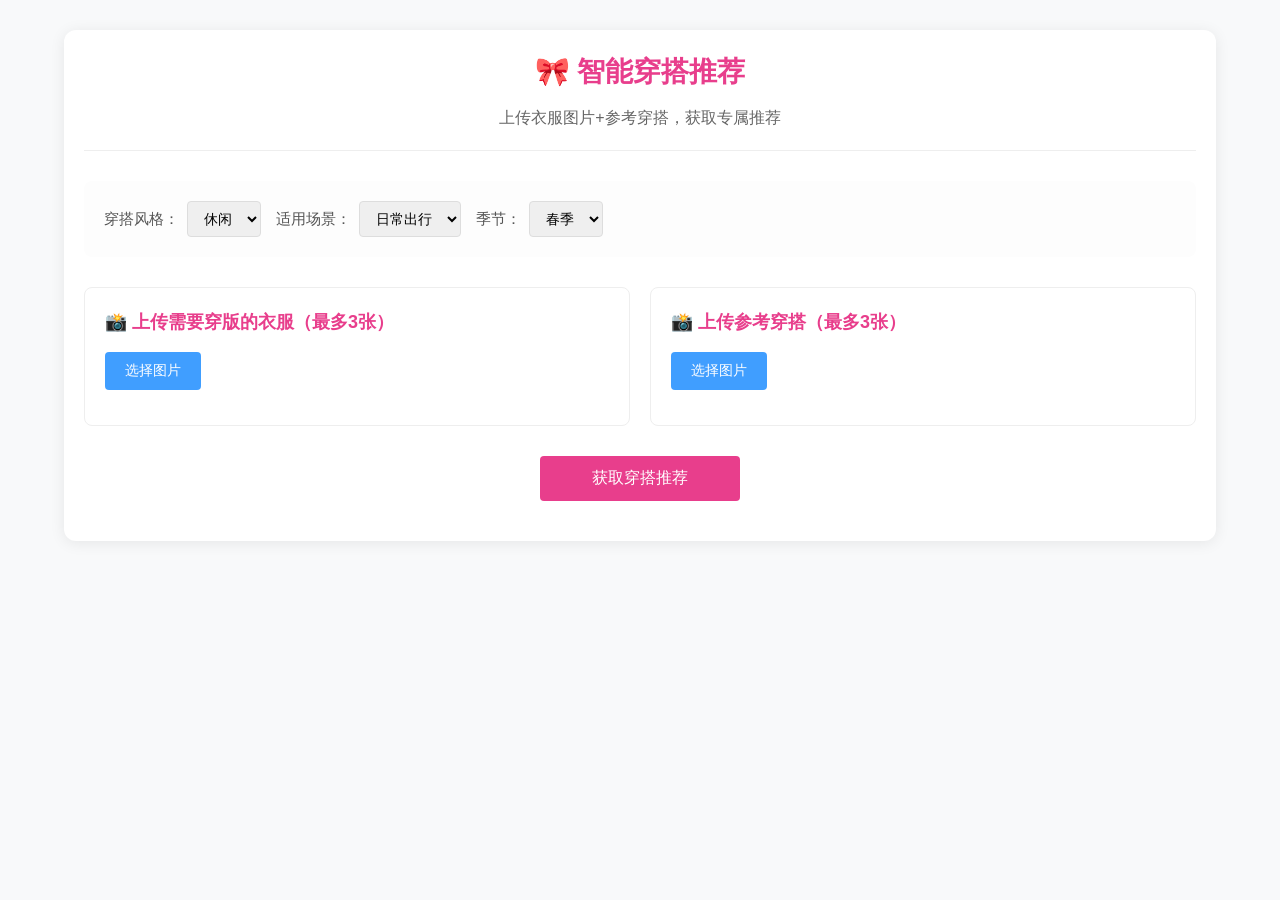
==== src/main/resources/static/index.html @ 8b151c69 "docs: add StyleMe SaaS v2.0 design document Made-with: Cursor" ====
<!DOCTYPE html>
<html lang="zh-CN">
<head>
    <meta charset="UTF-8">
    <meta name="viewport" content="width=device-width, initial-scale=1.0">
    <title>AI穿版</title>
    <link rel="stylesheet" href="css/style.css">
</head>
<body>
<div class="container">
    <!-- 页面标题 -->
    <header class="header">
        <h1>🎀 智能穿搭推荐</h1>
        <p>上传衣服图片+参考穿搭，获取专属推荐</p>
    </header>

    <!-- 筛选条件区域 -->
    <section class="filter-section">
        <div class="filter-item">
            <label for="style">穿搭风格：</label>
            <select id="style">
                <option value="休闲">休闲</option>
                <option value="通勤">通勤</option>
                <option value="甜美">甜美</option>
                <option value="酷飒">酷飒</option>
                <option value="复古">复古</option>
            </select>
        </div>
        <div class="filter-item">
            <label for="scene">适用场景：</label>
            <select id="scene">
                <option value="日常出行">日常出行</option>
                <option value="职场办公">职场办公</option>
                <option value="约会">约会</option>
                <option value="聚会">聚会</option>
                <option value="运动">运动</option>
            </select>
        </div>
        <div class="filter-item">
            <label for="season">季节：</label>
            <select id="season">
                <option value="春季">春季</option>
                <option value="夏季">夏季</option>
                <option value="秋季">秋季</option>
                <option value="冬季">冬季</option>
            </select>
        </div>
    </section>

    <!-- 图片上传区域 -->
    <section class="upload-section">
        <!-- 穿版衣服上传 -->
        <div class="upload-card">
            <h3>📸 上传需要穿版的衣服（最多3张）</h3>
            <div class="upload-area" id="clothesUploadArea">
                <input type="file" id="clothesFileInput" accept="image/*" multiple hidden>
                <button class="upload-btn" onclick="document.getElementById('clothesFileInput').click()">选择图片</button>
            </div>
            <div class="preview-list" id="clothesPreviewList"></div>
        </div>

        <!-- 参考穿搭上传 -->
        <div class="upload-card">
            <h3>📸 上传参考穿搭（最多3张）</h3>
            <div class="upload-area" id="referenceUploadArea">
                <input type="file" id="referenceFileInput" accept="image/*" multiple hidden>
                <button class="upload-btn" onclick="document.getElementById('referenceFileInput').click()">选择图片</button>
            </div>
            <div class="preview-list" id="referencePreviewList"></div>
        </div>
    </section>

    <!-- 提交按钮 -->
    <button id="recommendBtn" class="submit-btn">获取穿搭推荐</button>

    <!-- 加载状态 -->
    <div id="loading" class="loading hidden">正在为你分析穿搭...</div>

    <!-- 穿搭推荐结果区域 -->
    <section class="result-section hidden" id="resultSection">
        <h2>✅ 为你推荐的穿搭方案</h2>
        <div class="result-content" id="resultContent">
            <!-- 文字描述 -->
            <div class="result-text" id="resultText"></div>
            <!-- 推荐图片 -->
            <div class="result-img-list" id="resultImgList"></div>
        </div>
    </section>

    <!-- 错误提示区域 -->
    <div class="error-tip hidden" id="errorTip">请求失败，请稍后重试！</div>
</div>

<script src="js/main.js"></script>
</body>
</html>
---- src/main/resources/static/css/style.css ----
/* 全局样式重置 */
* {
    margin: 0;
    padding: 0;
    box-sizing: border-box;
    font-family: "Microsoft YaHei", "PingFang SC", sans-serif;
}

body {
    background-color: #f8f9fa;
    color: #333;
    line-height: 1.6;
}

.container {
    width: 90%;
    max-width: 1200px;
    margin: 30px auto;
    padding: 20px;
    background-color: white;
    border-radius: 12px;
    box-shadow: 0 2px 15px rgba(0,0,0,0.08);
}

/* 标题区域 */
.header {
    text-align: center;
    margin-bottom: 30px;
    padding-bottom: 20px;
    border-bottom: 1px solid #eee;
}

.header h1 {
    color: #e83e8c;
    font-size: 28px;
    margin-bottom: 10px;
}

.header p {
    color: #666;
    font-size: 16px;
}

/* 筛选条件区域 */
.filter-section {
    display: flex;
    flex-wrap: wrap;
    gap: 15px;
    align-items: center;
    margin-bottom: 30px;
    padding: 20px;
    background-color: #fdfdfd;
    border-radius: 8px;
}

.filter-item {
    display: flex;
    align-items: center;
    gap: 8px;
}

.filter-item label {
    font-size: 15px;
    color: #555;
}

.filter-item select {
    padding: 8px 12px;
    border: 1px solid #ddd;
    border-radius: 4px;
    font-size: 14px;
    outline: none;
    transition: border-color 0.3s;
}

.filter-item select:focus {
    border-color: #e83e8c;
}

/* 图片上传区域 */
.upload-section {
    display: grid;
    grid-template-columns: 1fr 1fr;
    gap: 20px;
    margin-bottom: 30px;
}

.upload-card {
    padding: 20px;
    border: 1px solid #eee;
    border-radius: 8px;
}

.upload-card h3 {
    color: #e83e8c;
    font-size: 18px;
    margin-bottom: 15px;
}

.upload-area {
    margin-bottom: 15px;
}

.upload-btn {
    padding: 10px 20px;
    background-color: #409eff;
    color: white;
    border: none;
    border-radius: 4px;
    font-size: 14px;
    cursor: pointer;
    transition: background-color 0.3s;
}

.upload-btn:hover {
    background-color: #337ecc;
}

.preview-list {
    display: flex;
    flex-wrap: wrap;
    gap: 10px;
    margin-top: 10px;
}

.preview-item {
    position: relative;
    width: 100px;
    height: 100px;
    border: 1px solid #eee;
    border-radius: 4px;
    overflow: hidden;
}

.preview-item img {
    width: 100%;
    height: 100%;
    object-fit: cover;
}

.preview-item .delete-btn {
    position: absolute;
    top: 2px;
    right: 2px;
    width: 20px;
    height: 20px;
    background-color: rgba(255,0,0,0.7);
    color: white;
    border: none;
    border-radius: 50%;
    font-size: 12px;
    cursor: pointer;
    display: flex;
    align-items: center;
    justify-content: center;
}

/* 提交按钮 */
.submit-btn {
    display: block;
    width: 200px;
    padding: 12px;
    background-color: #e83e8c;
    color: white;
    border: none;
    border-radius: 4px;
    font-size: 16px;
    cursor: pointer;
    transition: background-color 0.3s;
    margin: 0 auto 20px;
}

.submit-btn:hover {
    background-color: #d6337e;
}

/* 加载状态 */
.loading {
    text-align: center;
    font-size: 16px;
    color: #e83e8c;
    padding: 20px;
}

/* 结果展示区域 */
.result-section {
    margin-top: 20px;
    padding: 20px;
    border: 1px solid #eee;
    border-radius: 8px;
}

.result-section h2 {
    color: #333;
    font-size: 20px;
    margin-bottom: 20px;
    padding-bottom: 10px;
    border-bottom: 1px solid #eee;
}

.result-text {
    font-size: 16px;
    line-height: 1.8;
    color: #333;
    margin-bottom: 20px;
    padding: 10px;
    background-color: #fdfdfd;
    border-radius: 4px;
}

.result-img-list {
    display: flex;
    flex-wrap: wrap;
    gap: 15px;
}

.result-img-item {
    width: 200px;
    height: 200px;
    border: 1px solid #eee;
    border-radius: 8px;
    overflow: hidden;
}

.result-img-item img {
    width: 100%;
    height: 100%;
    object-fit: cover;
    cursor: pointer;
    transition: transform 0.3s;
}

.result-img-item img:hover {
    transform: scale(1.05);
}

/* 错误提示 */
.error-tip {
    text-align: center;
    color: #dc3545;
    font-size: 16px;
    padding: 20px;
}

/* 通用隐藏类 */
.hidden {
    display: none;
}

/* 响应式适配 */
@media (max-width: 768px) {
    .filter-section {
        flex-direction: column;
        align-items: flex-start;
    }
    .upload-section {
        grid-template-columns: 1fr;
    }
    .submit-btn {
        width: 100%;
    }
    .result-img-item {
        width: 100%;
        height: auto;
    }
}
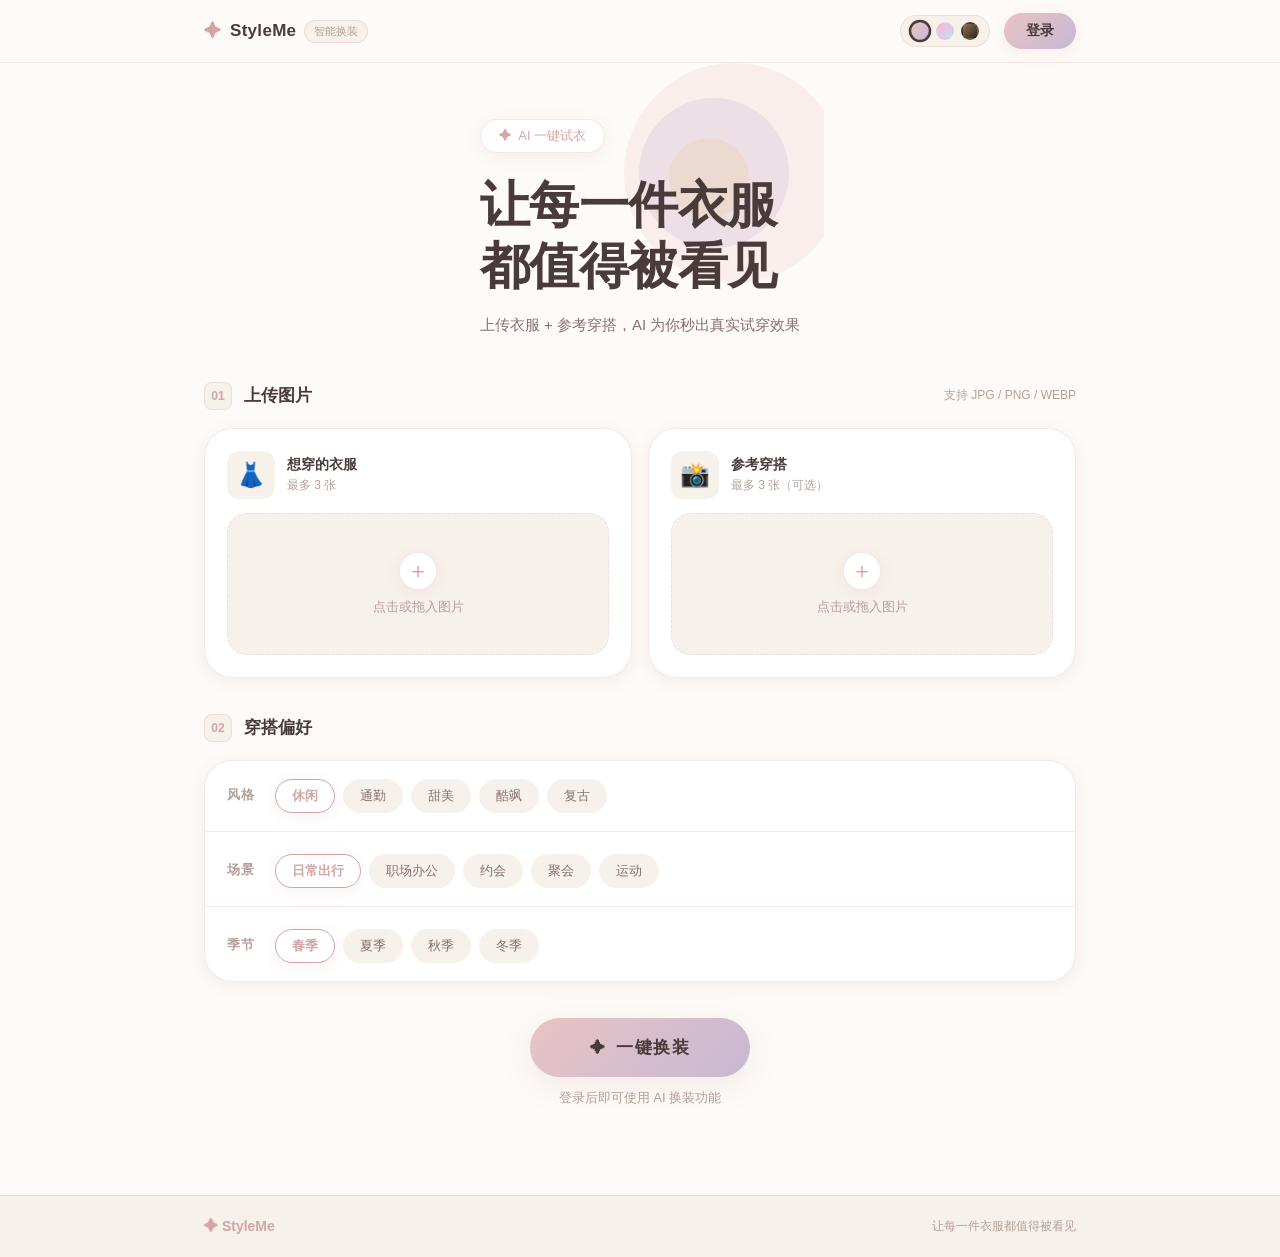
==== commit 89c38fe0: "refactor: reorganize package structure into auth/tryon/inventory/shared modules Made-with: Cursor" ====
--- a/src/main/resources/static/index.html
+++ b/src/main/resources/static/index.html
@@ -1,96 +1,234 @@
 <!DOCTYPE html>
-<html lang="zh-CN">
+<html lang="zh-CN" data-theme="gentle-luxury">
 <head>
-    <meta charset="UTF-8">
-    <meta name="viewport" content="width=device-width, initial-scale=1.0">
-    <title>AI穿版</title>
-    <link rel="stylesheet" href="css/style.css">
+  <meta charset="UTF-8">
+  <meta name="viewport" content="width=device-width, initial-scale=1.0, maximum-scale=1.0, user-scalable=no">
+  <meta name="theme-color" content="#FDFAF7">
+  <meta name="apple-mobile-web-app-capable" content="yes">
+  <meta name="apple-mobile-web-app-status-bar-style" content="default">
+  <title>StyleMe · 智能换装</title>
+  <link rel="stylesheet" href="css/style.css">
 </head>
 <body>
-<div class="container">
-    <!-- 页面标题 -->
-    <header class="header">
-        <h1>🎀 智能穿搭推荐</h1>
-        <p>上传衣服图片+参考穿搭，获取专属推荐</p>
-    </header>
-
-    <!-- 筛选条件区域 -->
-    <section class="filter-section">
-        <div class="filter-item">
-            <label for="style">穿搭风格：</label>
-            <select id="style">
-                <option value="休闲">休闲</option>
-                <option value="通勤">通勤</option>
-                <option value="甜美">甜美</option>
-                <option value="酷飒">酷飒</option>
-                <option value="复古">复古</option>
-            </select>
-        </div>
-        <div class="filter-item">
-            <label for="scene">适用场景：</label>
-            <select id="scene">
-                <option value="日常出行">日常出行</option>
-                <option value="职场办公">职场办公</option>
-                <option value="约会">约会</option>
-                <option value="聚会">聚会</option>
-                <option value="运动">运动</option>
-            </select>
-        </div>
-        <div class="filter-item">
-            <label for="season">季节：</label>
-            <select id="season">
-                <option value="春季">春季</option>
-                <option value="夏季">夏季</option>
-                <option value="秋季">秋季</option>
-                <option value="冬季">冬季</option>
-            </select>
-        </div>
-    </section>
-
-    <!-- 图片上传区域 -->
-    <section class="upload-section">
-        <!-- 穿版衣服上传 -->
-        <div class="upload-card">
-            <h3>📸 上传需要穿版的衣服（最多3张）</h3>
-            <div class="upload-area" id="clothesUploadArea">
-                <input type="file" id="clothesFileInput" accept="image/*" multiple hidden>
-                <button class="upload-btn" onclick="document.getElementById('clothesFileInput').click()">选择图片</button>
-            </div>
-            <div class="preview-list" id="clothesPreviewList"></div>
-        </div>
-
-        <!-- 参考穿搭上传 -->
-        <div class="upload-card">
-            <h3>📸 上传参考穿搭（最多3张）</h3>
-            <div class="upload-area" id="referenceUploadArea">
-                <input type="file" id="referenceFileInput" accept="image/*" multiple hidden>
-                <button class="upload-btn" onclick="document.getElementById('referenceFileInput').click()">选择图片</button>
-            </div>
-            <div class="preview-list" id="referencePreviewList"></div>
-        </div>
-    </section>
-
-    <!-- 提交按钮 -->
-    <button id="recommendBtn" class="submit-btn">获取穿搭推荐</button>
-
-    <!-- 加载状态 -->
-    <div id="loading" class="loading hidden">正在为你分析穿搭...</div>
-
-    <!-- 穿搭推荐结果区域 -->
+
+  <!-- ── Header ─────────────────────────────── -->
+  <header class="header" id="header">
+    <div class="header-inner">
+      <div class="logo">
+        <span class="logo-mark">✦</span>
+        <span class="logo-name">StyleMe</span>
+        <span class="logo-tag">智能换装</span>
+      </div>
+      <div class="header-right">
+        <!-- 主题切换 -->
+        <div class="theme-bar" id="themeBar">
+          <button class="tdot active" data-theme="gentle-luxury" title="温柔轻奢"></button>
+          <button class="tdot" data-theme="sweet-fresh" title="甜美清新"></button>
+          <button class="tdot" data-theme="premium" title="高级质感"></button>
+        </div>
+        <!-- 登录状态 -->
+        <div class="auth-wrap">
+          <div class="user-chip hidden" id="userChip">
+            <span class="user-avatar" id="userAvatar">A</span>
+            <span class="user-name" id="userName"></span>
+            <button class="btn-logout" id="logoutBtn">退出</button>
+          </div>
+          <button class="btn-login" id="loginBtn">登录</button>
+        </div>
+      </div>
+    </div>
+  </header>
+
+  <!-- ── Hero ───────────────────────────────── -->
+  <section class="hero">
+    <div class="hero-body">
+      <div class="hero-badge">✦ &nbsp;AI 一键试衣</div>
+      <h1 class="hero-title">让每一件衣服<br>都值得被看见</h1>
+      <p class="hero-desc">上传衣服 + 参考穿搭，AI 为你秒出真实试穿效果</p>
+    </div>
+    <div class="hero-deco" aria-hidden="true">
+      <div class="deco-blob deco-blob-1"></div>
+      <div class="deco-blob deco-blob-2"></div>
+      <div class="deco-blob deco-blob-3"></div>
+    </div>
+  </section>
+
+  <!-- ── Main ───────────────────────────────── -->
+  <main class="main" id="main">
+
+    <!-- Step 01: Upload -->
+    <section class="block">
+      <div class="block-label">
+        <span class="block-num">01</span>
+        <span class="block-title">上传图片</span>
+        <span class="block-tip">支持 JPG / PNG / WEBP</span>
+      </div>
+      <div class="upload-row">
+
+        <!-- 衣服 -->
+        <div class="ucard" id="clothesCard">
+          <div class="ucard-head">
+            <div class="ucard-icon">👗</div>
+            <div>
+              <div class="ucard-name">想穿的衣服</div>
+              <div class="ucard-limit">最多 3 张</div>
+            </div>
+          </div>
+          <div class="uzone" id="clothesZone">
+            <input type="file" id="clothesInput" accept="image/*" multiple hidden>
+            <div class="uzone-ph" id="clothesPh">
+              <div class="uzone-plus">＋</div>
+              <span>点击或拖入图片</span>
+            </div>
+            <div class="ugrid" id="clothesGrid"></div>
+          </div>
+        </div>
+
+        <!-- 参考穿搭 -->
+        <div class="ucard" id="refCard">
+          <div class="ucard-head">
+            <div class="ucard-icon">📸</div>
+            <div>
+              <div class="ucard-name">参考穿搭</div>
+              <div class="ucard-limit">最多 3 张（可选）</div>
+            </div>
+          </div>
+          <div class="uzone" id="refZone">
+            <input type="file" id="refInput" accept="image/*" multiple hidden>
+            <div class="uzone-ph" id="refPh">
+              <div class="uzone-plus">＋</div>
+              <span>点击或拖入图片</span>
+            </div>
+            <div class="ugrid" id="refGrid"></div>
+          </div>
+        </div>
+
+      </div>
+    </section>
+
+    <!-- Step 02: Preferences -->
+    <section class="block">
+      <div class="block-label">
+        <span class="block-num">02</span>
+        <span class="block-title">穿搭偏好</span>
+      </div>
+      <div class="pref-stack">
+
+        <div class="pref-row">
+          <span class="pref-label">风格</span>
+          <div class="pills">
+            <label class="pill"><input type="radio" name="style" value="休闲" checked><span>休闲</span></label>
+            <label class="pill"><input type="radio" name="style" value="通勤"><span>通勤</span></label>
+            <label class="pill"><input type="radio" name="style" value="甜美"><span>甜美</span></label>
+            <label class="pill"><input type="radio" name="style" value="酷飒"><span>酷飒</span></label>
+            <label class="pill"><input type="radio" name="style" value="复古"><span>复古</span></label>
+          </div>
+        </div>
+
+        <div class="pref-row">
+          <span class="pref-label">场景</span>
+          <div class="pills">
+            <label class="pill"><input type="radio" name="scene" value="日常出行" checked><span>日常出行</span></label>
+            <label class="pill"><input type="radio" name="scene" value="职场办公"><span>职场办公</span></label>
+            <label class="pill"><input type="radio" name="scene" value="约会"><span>约会</span></label>
+            <label class="pill"><input type="radio" name="scene" value="聚会"><span>聚会</span></label>
+            <label class="pill"><input type="radio" name="scene" value="运动"><span>运动</span></label>
+          </div>
+        </div>
+
+        <div class="pref-row">
+          <span class="pref-label">季节</span>
+          <div class="pills">
+            <label class="pill"><input type="radio" name="season" value="春季" checked><span>春季</span></label>
+            <label class="pill"><input type="radio" name="season" value="夏季"><span>夏季</span></label>
+            <label class="pill"><input type="radio" name="season" value="秋季"><span>秋季</span></label>
+            <label class="pill"><input type="radio" name="season" value="冬季"><span>冬季</span></label>
+          </div>
+        </div>
+
+      </div>
+    </section>
+
+    <!-- Generate -->
+    <section class="gen-section">
+      <button class="btn-gen" id="genBtn">
+        <span class="btn-gen-star">✦</span>
+        <span id="genBtnText">一键换装</span>
+      </button>
+      <p class="gen-hint" id="genHint">请先上传衣服图片</p>
+    </section>
+
+    <!-- Loading -->
+    <div class="loading-wrap hidden" id="loadingWrap">
+      <div class="loading-card">
+        <div class="spinner"></div>
+        <p class="loading-title">AI 正在为你换装</p>
+        <p class="loading-sub">通常需要 10 ~ 30 秒，请稍等 ☕</p>
+      </div>
+    </div>
+
+    <!-- Result -->
     <section class="result-section hidden" id="resultSection">
-        <h2>✅ 为你推荐的穿搭方案</h2>
-        <div class="result-content" id="resultContent">
-            <!-- 文字描述 -->
-            <div class="result-text" id="resultText"></div>
-            <!-- 推荐图片 -->
-            <div class="result-img-list" id="resultImgList"></div>
-        </div>
-    </section>
-
-    <!-- 错误提示区域 -->
-    <div class="error-tip hidden" id="errorTip">请求失败，请稍后重试！</div>
-</div>
-
-<script src="js/main.js"></script>
+      <div class="block-label">
+        <span class="block-num">✦</span>
+        <span class="block-title">换装效果</span>
+      </div>
+      <div class="result-card">
+        <div class="result-imgs" id="resultImgs"></div>
+        <div class="result-info">
+          <p class="result-desc" id="resultDesc"></p>
+          <div class="result-chips" id="resultChips"></div>
+          <div class="result-btns">
+            <button class="btn-outline" id="regenBtn">重新生成</button>
+            <button class="btn-solid" id="saveBtn">保存图片</button>
+          </div>
+        </div>
+      </div>
+    </section>
+
+    <!-- Error Toast -->
+    <div class="toast hidden" id="toast">
+      <span class="toast-icon">⚠</span>
+      <span id="toastMsg"></span>
+    </div>
+
+  </main>
+
+  <!-- ── Footer ─────────────────────────────── -->
+  <footer class="footer">
+    <div class="footer-inner">
+      <span class="footer-brand">✦ StyleMe</span>
+      <span class="footer-copy">让每一件衣服都值得被看见</span>
+    </div>
+  </footer>
+
+  <!-- ── Login Modal ────────────────────────── -->
+  <div class="modal-bg hidden" id="modalBg">
+    <div class="modal" id="modal">
+      <button class="modal-x" id="modalX" aria-label="关闭">×</button>
+      <div class="modal-top">
+        <div class="modal-icon">✦</div>
+        <h2 class="modal-title">欢迎回来</h2>
+        <p class="modal-sub">登录后体验 AI 智能换装</p>
+      </div>
+      <form class="modal-form" id="loginForm" autocomplete="on">
+        <div class="field">
+          <label class="field-label" for="fUser">用户名</label>
+          <input class="field-input" type="text" id="fUser" placeholder="请输入用户名" autocomplete="username">
+        </div>
+        <div class="field">
+          <label class="field-label" for="fPwd">密码</label>
+          <input class="field-input" type="password" id="fPwd" placeholder="请输入密码" autocomplete="current-password">
+        </div>
+        <p class="field-error hidden" id="loginErr"></p>
+        <button type="submit" class="btn-gen" style="width:100%;margin-top:4px" id="loginSubmit">
+          <span id="loginSubmitText">登 录</span>
+        </button>
+      </form>
+      <p class="modal-note">初始账号：admin / admin123</p>
+    </div>
+  </div>
+
+  <script src="js/main.js"></script>
 </body>
-</html>+</html>
--- a/src/main/resources/static/css/style.css
+++ b/src/main/resources/static/css/style.css
@@ -1,266 +1,806 @@
-/* 全局样式重置 */
-* {
-    margin: 0;
-    padding: 0;
-    box-sizing: border-box;
-    font-family: "Microsoft YaHei", "PingFang SC", sans-serif;
+/* ================================================================
+   StyleMe · 全局样式
+   主题切换：[data-theme="gentle-luxury" | "sweet-fresh" | "premium"]
+   ================================================================ */
+
+/* ── 1. 主题变量 ─────────────────────────────────────────────── */
+
+/* 默认：温柔轻奢（莫兰迪浅粉 × 浅杏 × 低饱和紫） */
+:root {
+  --bg:          #FDFAF7;
+  --bg-2:        #F7F1EB;
+  --bg-card:     #FFFFFF;
+  --bg-input:    #F4EDE5;
+  --bg-header:   rgba(253, 250, 247, 0.88);
+
+  --c-primary:   #D4A5A5;
+  --c-deep:      #BF8F8F;
+  --c-rose:      #E8C4C4;
+  --c-apricot:   #EDD5BC;
+  --c-lavender:  #C8B8D4;
+
+  --text-1:      #4A3B3B;
+  --text-2:      #8A7070;
+  --text-3:      #B5A098;
+
+  --border:      rgba(200, 155, 155, 0.22);
+  --shadow-s:    0 4px 16px rgba(190, 140, 130, 0.10);
+  --shadow-m:    0 8px 32px rgba(190, 140, 130, 0.14);
+  --shadow-l:    0 18px 52px rgba(190, 140, 130, 0.18);
+
+  --grad:        linear-gradient(135deg, #E8C4C4 0%, #C8B8D4 100%);
+  --grad-hover:  linear-gradient(135deg, #D4A5A5 0%, #B8A5C8 100%);
+  --btn-text:    #4A3B3B;
+
+  --tdot-1:      linear-gradient(135deg, #E8C4C4, #C8B8D4);
+  --tdot-2:      linear-gradient(135deg, #FFB3CC, #B8E4FF);
+  --tdot-3:      linear-gradient(135deg, #8B7355, #2C2420);
+
+  --radius-s:    12px;
+  --radius-m:    20px;
+  --radius-l:    28px;
+  --radius-xl:   36px;
+  --ease:        cubic-bezier(0.4, 0, 0.2, 1);
+}
+
+/* 甜美清新（马卡龙粉 × 淡蓝 × 柔和渐变） */
+[data-theme="sweet-fresh"] {
+  --bg:          #FFF8FC;
+  --bg-2:        #FFF0F6;
+  --bg-card:     #FFFFFF;
+  --bg-input:    #FFEAF3;
+  --bg-header:   rgba(255, 248, 252, 0.88);
+
+  --c-primary:   #FF85A6;
+  --c-deep:      #E8628A;
+  --c-rose:      #FFB3CC;
+  --c-apricot:   #FFDDE8;
+  --c-lavender:  #B8E4FF;
+
+  --text-1:      #4A2B3B;
+  --text-2:      #9B6B80;
+  --text-3:      #C49BAA;
+
+  --border:      rgba(255, 133, 166, 0.22);
+  --shadow-s:    0 4px 16px rgba(255, 133, 166, 0.10);
+  --shadow-m:    0 8px 32px rgba(255, 133, 166, 0.14);
+  --shadow-l:    0 18px 52px rgba(255, 133, 166, 0.18);
+
+  --grad:        linear-gradient(135deg, #FFB3CC 0%, #B8E4FF 100%);
+  --grad-hover:  linear-gradient(135deg, #FF85A6 0%, #82CCFF 100%);
+  --btn-text:    #4A2B3B;
+}
+
+/* 高级质感（极简线条 × 暖棕 × 优雅深色） */
+[data-theme="premium"] {
+  --bg:          #F8F6F3;
+  --bg-2:        #F0EDE8;
+  --bg-card:     #FFFFFF;
+  --bg-input:    #EDE9E3;
+  --bg-header:   rgba(248, 246, 243, 0.88);
+
+  --c-primary:   #8B7355;
+  --c-deep:      #6B5540;
+  --c-rose:      #C4B5A0;
+  --c-apricot:   #D4C5B0;
+  --c-lavender:  #A09898;
+
+  --text-1:      #2C2420;
+  --text-2:      #6B5C50;
+  --text-3:      #9B8C80;
+
+  --border:      rgba(100, 80, 60, 0.16);
+  --shadow-s:    0 4px 16px rgba(80, 60, 40, 0.08);
+  --shadow-m:    0 8px 32px rgba(80, 60, 40, 0.12);
+  --shadow-l:    0 18px 52px rgba(80, 60, 40, 0.16);
+
+  --grad:        linear-gradient(135deg, #5C4535 0%, #2C2420 100%);
+  --grad-hover:  linear-gradient(135deg, #7A5C45 0%, #4A3525 100%);
+  --btn-text:    #F8F6F3;
+}
+
+/* ── 2. 基础重置 ─────────────────────────────────────────────── */
+*, *::before, *::after { box-sizing: border-box; margin: 0; padding: 0; }
+
+html {
+  font-size: 16px;
+  scroll-behavior: smooth;
+  -webkit-tap-highlight-color: transparent;
 }
 
 body {
-    background-color: #f8f9fa;
-    color: #333;
-    line-height: 1.6;
-}
-
-.container {
-    width: 90%;
-    max-width: 1200px;
-    margin: 30px auto;
-    padding: 20px;
-    background-color: white;
-    border-radius: 12px;
-    box-shadow: 0 2px 15px rgba(0,0,0,0.08);
-}
-
-/* 标题区域 */
+  font-family: -apple-system, BlinkMacSystemFont, "PingFang SC",
+               "Hiragino Sans GB", "Microsoft YaHei", "Segoe UI", sans-serif;
+  background: var(--bg);
+  color: var(--text-1);
+  min-height: 100vh;
+  display: flex;
+  flex-direction: column;
+  transition: background 0.4s var(--ease), color 0.4s var(--ease);
+  -webkit-font-smoothing: antialiased;
+}
+
+img   { max-width: 100%; display: block; }
+input, button, textarea { font-family: inherit; outline: none; border: none; background: none; }
+.hidden { display: none !important; }
+
+/* ── 3. Header ───────────────────────────────────────────────── */
 .header {
-    text-align: center;
-    margin-bottom: 30px;
-    padding-bottom: 20px;
-    border-bottom: 1px solid #eee;
-}
-
-.header h1 {
-    color: #e83e8c;
-    font-size: 28px;
-    margin-bottom: 10px;
-}
-
-.header p {
-    color: #666;
-    font-size: 16px;
-}
-
-/* 筛选条件区域 */
-.filter-section {
-    display: flex;
-    flex-wrap: wrap;
-    gap: 15px;
-    align-items: center;
-    margin-bottom: 30px;
-    padding: 20px;
-    background-color: #fdfdfd;
-    border-radius: 8px;
-}
-
-.filter-item {
-    display: flex;
-    align-items: center;
-    gap: 8px;
-}
-
-.filter-item label {
-    font-size: 15px;
-    color: #555;
-}
-
-.filter-item select {
-    padding: 8px 12px;
-    border: 1px solid #ddd;
-    border-radius: 4px;
-    font-size: 14px;
-    outline: none;
-    transition: border-color 0.3s;
-}
-
-.filter-item select:focus {
-    border-color: #e83e8c;
-}
-
-/* 图片上传区域 */
-.upload-section {
-    display: grid;
-    grid-template-columns: 1fr 1fr;
-    gap: 20px;
-    margin-bottom: 30px;
-}
-
-.upload-card {
-    padding: 20px;
-    border: 1px solid #eee;
-    border-radius: 8px;
-}
-
-.upload-card h3 {
-    color: #e83e8c;
-    font-size: 18px;
-    margin-bottom: 15px;
-}
-
-.upload-area {
-    margin-bottom: 15px;
-}
-
-.upload-btn {
-    padding: 10px 20px;
-    background-color: #409eff;
-    color: white;
-    border: none;
-    border-radius: 4px;
-    font-size: 14px;
-    cursor: pointer;
-    transition: background-color 0.3s;
-}
-
-.upload-btn:hover {
-    background-color: #337ecc;
-}
-
-.preview-list {
-    display: flex;
-    flex-wrap: wrap;
-    gap: 10px;
-    margin-top: 10px;
-}
-
-.preview-item {
-    position: relative;
-    width: 100px;
-    height: 100px;
-    border: 1px solid #eee;
-    border-radius: 4px;
-    overflow: hidden;
-}
-
-.preview-item img {
-    width: 100%;
-    height: 100%;
-    object-fit: cover;
-}
-
-.preview-item .delete-btn {
-    position: absolute;
-    top: 2px;
-    right: 2px;
-    width: 20px;
-    height: 20px;
-    background-color: rgba(255,0,0,0.7);
-    color: white;
-    border: none;
-    border-radius: 50%;
-    font-size: 12px;
-    cursor: pointer;
-    display: flex;
-    align-items: center;
-    justify-content: center;
-}
-
-/* 提交按钮 */
-.submit-btn {
-    display: block;
-    width: 200px;
-    padding: 12px;
-    background-color: #e83e8c;
-    color: white;
-    border: none;
-    border-radius: 4px;
-    font-size: 16px;
-    cursor: pointer;
-    transition: background-color 0.3s;
-    margin: 0 auto 20px;
-}
-
-.submit-btn:hover {
-    background-color: #d6337e;
-}
-
-/* 加载状态 */
-.loading {
-    text-align: center;
-    font-size: 16px;
-    color: #e83e8c;
-    padding: 20px;
-}
-
-/* 结果展示区域 */
-.result-section {
-    margin-top: 20px;
-    padding: 20px;
-    border: 1px solid #eee;
-    border-radius: 8px;
-}
-
-.result-section h2 {
-    color: #333;
-    font-size: 20px;
-    margin-bottom: 20px;
-    padding-bottom: 10px;
-    border-bottom: 1px solid #eee;
-}
-
-.result-text {
-    font-size: 16px;
-    line-height: 1.8;
-    color: #333;
-    margin-bottom: 20px;
-    padding: 10px;
-    background-color: #fdfdfd;
-    border-radius: 4px;
-}
-
-.result-img-list {
-    display: flex;
-    flex-wrap: wrap;
-    gap: 15px;
+  position: sticky;
+  top: 0;
+  z-index: 200;
+  background: var(--bg-header);
+  backdrop-filter: blur(18px);
+  -webkit-backdrop-filter: blur(18px);
+  border-bottom: 1px solid var(--border);
+  transition: background 0.4s var(--ease);
+}
+
+.header-inner {
+  max-width: 920px;
+  margin: 0 auto;
+  padding: 0 24px;
+  height: 62px;
+  display: flex;
+  align-items: center;
+  justify-content: space-between;
+}
+
+/* Logo */
+.logo { display: flex; align-items: center; gap: 8px; }
+.logo-mark { font-size: 18px; color: var(--c-primary); line-height: 1; }
+.logo-name  { font-size: 17px; font-weight: 800; color: var(--text-1); letter-spacing: 0.3px; }
+.logo-tag   {
+  font-size: 11px; color: var(--text-3);
+  padding: 3px 9px;
+  background: var(--bg-2);
+  border-radius: 100px;
+  border: 1px solid var(--border);
+}
+
+/* Header right */
+.header-right { display: flex; align-items: center; gap: 14px; }
+
+/* Theme bar */
+.theme-bar {
+  display: flex; gap: 7px; align-items: center;
+  padding: 6px 10px;
+  background: var(--bg-2);
+  border-radius: 100px;
+  border: 1px solid var(--border);
+}
+
+.tdot {
+  width: 18px; height: 18px; border-radius: 50%;
+  cursor: pointer;
+  border: 2px solid transparent;
+  transition: transform 0.25s var(--ease), border-color 0.25s var(--ease);
+  flex-shrink: 0;
+}
+.tdot:nth-child(1) { background: var(--tdot-1); }
+.tdot:nth-child(2) { background: var(--tdot-2); }
+.tdot:nth-child(3) { background: var(--tdot-3); }
+.tdot.active, .tdot:hover { transform: scale(1.25); border-color: var(--text-1); }
+
+/* Auth */
+.auth-wrap { display: flex; align-items: center; }
+
+.user-chip {
+  display: flex; align-items: center; gap: 8px;
+}
+.user-avatar {
+  width: 30px; height: 30px; border-radius: 50%;
+  background: var(--grad);
+  color: var(--btn-text);
+  font-size: 13px; font-weight: 700;
+  display: flex; align-items: center; justify-content: center;
+  flex-shrink: 0;
+}
+.user-name { font-size: 13px; color: var(--text-2); max-width: 80px; overflow: hidden; text-overflow: ellipsis; white-space: nowrap; }
+.btn-logout {
+  padding: 5px 12px; border-radius: 100px;
+  border: 1px solid var(--border);
+  font-size: 12px; color: var(--text-2);
+  cursor: pointer;
+  transition: all 0.2s var(--ease);
+}
+.btn-logout:hover { background: var(--bg-2); color: var(--text-1); }
+
+.btn-login {
+  padding: 9px 22px;
+  border-radius: 100px;
+  background: var(--grad);
+  color: var(--btn-text);
+  font-size: 14px; font-weight: 600;
+  cursor: pointer;
+  box-shadow: var(--shadow-s);
+  transition: all 0.3s var(--ease);
+}
+.btn-login:hover { transform: translateY(-1px); box-shadow: var(--shadow-m); }
+
+/* ── 4. Hero ─────────────────────────────────────────────────── */
+.hero {
+  position: relative;
+  max-width: 920px;
+  margin: 0 auto;
+  padding: 56px 24px 44px;
+  overflow: hidden;
+}
+
+.hero-body { position: relative; z-index: 1; }
+
+.hero-badge {
+  display: inline-flex; align-items: center; gap: 6px;
+  padding: 7px 18px;
+  background: var(--bg-card);
+  border: 1px solid var(--border);
+  border-radius: 100px;
+  font-size: 13px; font-weight: 500;
+  color: var(--c-primary);
+  margin-bottom: 22px;
+  box-shadow: var(--shadow-s);
+}
+
+.hero-title {
+  font-size: clamp(30px, 5.5vw, 50px);
+  font-weight: 800;
+  line-height: 1.22;
+  letter-spacing: -0.5px;
+  color: var(--text-1);
+  margin-bottom: 16px;
+}
+
+.hero-desc {
+  font-size: 15px;
+  color: var(--text-2);
+  line-height: 1.65;
+  max-width: 380px;
+}
+
+/* Decorative blobs */
+.hero-deco { position: absolute; inset: 0; pointer-events: none; overflow: hidden; }
+.deco-blob {
+  position: absolute;
+  border-radius: 50%;
+  transition: background 0.4s var(--ease), opacity 0.4s var(--ease);
+}
+.deco-blob-1 {
+  width: 220px; height: 220px;
+  right: -20px; top: 0;
+  background: var(--c-rose);
+  opacity: 0.22;
+}
+.deco-blob-2 {
+  width: 150px; height: 150px;
+  right: 35px; top: 35px;
+  background: var(--c-lavender);
+  opacity: 0.28;
+}
+.deco-blob-3 {
+  width: 80px; height: 80px;
+  right: 75px; top: 75px;
+  background: var(--c-apricot);
+  opacity: 0.5;
+}
+
+/* ── 5. Main layout ──────────────────────────────────────────── */
+.main {
+  flex: 1;
+  max-width: 920px;
+  width: 100%;
+  margin: 0 auto;
+  padding: 0 24px 88px;
+  display: flex;
+  flex-direction: column;
+  gap: 36px;
+}
+
+/* Block header */
+.block-label {
+  display: flex;
+  align-items: center;
+  gap: 12px;
+  margin-bottom: 18px;
+}
+.block-num {
+  width: 28px; height: 28px;
+  border-radius: 8px;
+  background: var(--bg-2);
+  border: 1px solid var(--border);
+  font-size: 12px; font-weight: 700;
+  color: var(--c-primary);
+  display: flex; align-items: center; justify-content: center;
+  flex-shrink: 0;
+}
+.block-title { font-size: 17px; font-weight: 700; color: var(--text-1); }
+.block-tip   { font-size: 12px; color: var(--text-3); margin-left: auto; }
+
+/* ── 6. Upload ───────────────────────────────────────────────── */
+.upload-row {
+  display: grid;
+  grid-template-columns: 1fr 1fr;
+  gap: 16px;
+}
+
+.ucard {
+  background: var(--bg-card);
+  border-radius: var(--radius-l);
+  padding: 22px;
+  border: 1px solid var(--border);
+  box-shadow: var(--shadow-s);
+  transition: box-shadow 0.3s var(--ease), transform 0.3s var(--ease);
+}
+.ucard:hover { box-shadow: var(--shadow-m); transform: translateY(-2px); }
+
+.ucard-head {
+  display: flex; align-items: center; gap: 12px;
+  margin-bottom: 14px;
+}
+.ucard-icon {
+  width: 48px; height: 48px;
+  border-radius: var(--radius-s);
+  background: var(--bg-2);
+  font-size: 24px;
+  display: flex; align-items: center; justify-content: center;
+  flex-shrink: 0;
+}
+.ucard-name  { font-size: 14px; font-weight: 700; color: var(--text-1); margin-bottom: 3px; }
+.ucard-limit { font-size: 12px; color: var(--text-3); }
+
+/* Upload zone */
+.uzone {
+  min-height: 140px;
+  border: 1.5px dashed var(--border);
+  border-radius: var(--radius-m);
+  background: var(--bg-2);
+  cursor: pointer;
+  position: relative;
+  overflow: hidden;
+  transition: border-color 0.25s var(--ease), background 0.25s var(--ease);
+}
+.uzone:hover,
+.uzone.drag-over {
+  border-color: var(--c-primary);
+  background: var(--bg-input);
+}
+
+/* Placeholder */
+.uzone-ph {
+  position: absolute;
+  inset: 0;
+  display: flex;
+  flex-direction: column;
+  align-items: center;
+  justify-content: center;
+  gap: 8px;
+  font-size: 13px;
+  color: var(--text-3);
+  pointer-events: none;
+  transition: opacity 0.2s;
+}
+.uzone-ph.hidden { opacity: 0; pointer-events: none; display: flex !important; visibility: hidden; }
+.uzone-plus {
+  width: 38px; height: 38px;
+  border-radius: 50%;
+  background: var(--bg-card);
+  border: 1.5px solid var(--border);
+  font-size: 22px; font-weight: 300;
+  color: var(--c-primary);
+  display: flex; align-items: center; justify-content: center;
+  box-shadow: var(--shadow-s);
+  line-height: 1;
+}
+
+/* Preview grid */
+.ugrid {
+  display: flex;
+  flex-wrap: wrap;
+  gap: 8px;
+  padding: 10px;
+  min-height: 140px;
+  align-content: flex-start;
+  position: relative;
+  z-index: 1;
+}
+
+.uitem {
+  width: calc(33.33% - 6px);
+  aspect-ratio: 1 / 1;
+  border-radius: var(--radius-s);
+  overflow: hidden;
+  position: relative;
+  box-shadow: var(--shadow-s);
+  animation: popIn 0.25s var(--ease);
+}
+.uitem img {
+  width: 100%; height: 100%;
+  object-fit: cover;
+  display: block;
+}
+.uitem-del {
+  position: absolute; top: 4px; right: 4px;
+  width: 22px; height: 22px;
+  border-radius: 50%;
+  background: rgba(0,0,0,0.45);
+  color: #fff;
+  font-size: 15px; line-height: 1;
+  display: flex; align-items: center; justify-content: center;
+  cursor: pointer;
+  transition: background 0.2s;
+}
+.uitem-del:hover { background: rgba(200,60,60,0.85); }
+
+/* ── 7. Preferences ──────────────────────────────────────────── */
+.pref-stack {
+  display: flex;
+  flex-direction: column;
+  gap: 4px;
+  background: var(--bg-card);
+  border-radius: var(--radius-l);
+  border: 1px solid var(--border);
+  box-shadow: var(--shadow-s);
+  overflow: hidden;
+}
+
+.pref-row {
+  display: flex;
+  align-items: flex-start;
+  gap: 16px;
+  padding: 18px 22px;
+  border-bottom: 1px solid var(--border);
+}
+.pref-row:last-child { border-bottom: none; }
+
+.pref-label {
+  font-size: 13px;
+  font-weight: 600;
+  color: var(--text-3);
+  letter-spacing: 0.5px;
+  padding-top: 7px;
+  min-width: 32px;
+  flex-shrink: 0;
+}
+
+.pills { display: flex; flex-wrap: wrap; gap: 8px; }
+
+.pill { cursor: pointer; }
+.pill input { display: none; }
+.pill span {
+  display: inline-flex; align-items: center;
+  padding: 7px 16px;
+  border-radius: 100px;
+  font-size: 13px; font-weight: 500;
+  color: var(--text-2);
+  background: var(--bg-2);
+  border: 1.5px solid transparent;
+  transition: all 0.22s var(--ease);
+  user-select: none;
+  white-space: nowrap;
+}
+.pill span:hover { background: var(--bg-input); border-color: var(--border); }
+.pill input:checked + span {
+  background: var(--bg-card);
+  border-color: var(--c-primary);
+  color: var(--c-primary);
+  font-weight: 700;
+  box-shadow: var(--shadow-s);
+}
+
+/* ── 8. Generate button ──────────────────────────────────────── */
+.gen-section {
+  display: flex;
+  flex-direction: column;
+  align-items: center;
+  gap: 12px;
+}
+
+.btn-gen {
+  display: inline-flex;
+  align-items: center;
+  justify-content: center;
+  gap: 10px;
+  padding: 18px 52px;
+  border-radius: 100px;
+  background: var(--grad);
+  color: var(--btn-text);
+  font-size: 17px;
+  font-weight: 700;
+  letter-spacing: 1.5px;
+  cursor: pointer;
+  box-shadow: var(--shadow-m);
+  transition: all 0.3s var(--ease);
+  position: relative;
+  overflow: hidden;
+  min-width: 220px;
+}
+.btn-gen::after {
+  content: '';
+  position: absolute; inset: 0;
+  background: linear-gradient(135deg, rgba(255,255,255,0.22) 0%, transparent 55%);
+  opacity: 0;
+  transition: opacity 0.3s;
+}
+.btn-gen:hover::after { opacity: 1; }
+.btn-gen:hover        { transform: translateY(-3px); box-shadow: var(--shadow-l); }
+.btn-gen:active       { transform: translateY(-1px); }
+.btn-gen:disabled     { opacity: 0.5; cursor: not-allowed; transform: none; box-shadow: var(--shadow-s); }
+
+.btn-gen-star { font-size: 15px; }
+
+.gen-hint { font-size: 13px; color: var(--text-3); }
+
+/* ── 9. Loading ──────────────────────────────────────────────── */
+.loading-wrap {
+  display: flex;
+  justify-content: center;
+  padding: 10px 0;
+}
+
+.loading-card {
+  background: var(--bg-card);
+  border-radius: var(--radius-l);
+  padding: 44px 56px;
+  display: flex;
+  flex-direction: column;
+  align-items: center;
+  gap: 14px;
+  border: 1px solid var(--border);
+  box-shadow: var(--shadow-m);
+  animation: fadeIn 0.3s var(--ease);
+}
+
+.spinner {
+  width: 50px; height: 50px;
+  border: 3px solid var(--bg-2);
+  border-top-color: var(--c-primary);
+  border-radius: 50%;
+  animation: spin 0.8s linear infinite;
+}
+
+.loading-title { font-size: 15px; font-weight: 600; color: var(--text-1); }
+.loading-sub   { font-size: 13px; color: var(--text-3); }
+
+/* ── 10. Result ──────────────────────────────────────────────── */
+.result-section { animation: slideUp 0.5s var(--ease); }
+
+.result-card {
+  background: var(--bg-card);
+  border-radius: var(--radius-xl);
+  overflow: hidden;
+  border: 1px solid var(--border);
+  box-shadow: var(--shadow-l);
+}
+
+.result-imgs {
+  width: 100%;
+  background: var(--bg-2);
+  display: flex;
+  flex-wrap: wrap;
+  min-height: 180px;
 }
 
 .result-img-item {
-    width: 200px;
-    height: 200px;
-    border: 1px solid #eee;
-    border-radius: 8px;
-    overflow: hidden;
-}
-
+  flex: 1;
+  min-width: 200px;
+  max-height: 520px;
+  overflow: hidden;
+  background: var(--bg-2);
+}
 .result-img-item img {
-    width: 100%;
-    height: 100%;
-    object-fit: cover;
-    cursor: pointer;
-    transition: transform 0.3s;
-}
-
-.result-img-item img:hover {
-    transform: scale(1.05);
-}
-
-/* 错误提示 */
-.error-tip {
-    text-align: center;
-    color: #dc3545;
-    font-size: 16px;
-    padding: 20px;
-}
-
-/* 通用隐藏类 */
-.hidden {
-    display: none;
-}
-
-/* 响应式适配 */
-@media (max-width: 768px) {
-    .filter-section {
-        flex-direction: column;
-        align-items: flex-start;
-    }
-    .upload-section {
-        grid-template-columns: 1fr;
-    }
-    .submit-btn {
-        width: 100%;
-    }
-    .result-img-item {
-        width: 100%;
-        height: auto;
-    }
-}+  width: 100%; height: 100%;
+  object-fit: contain;
+  transition: transform 0.4s var(--ease);
+}
+.result-img-item img:hover { transform: scale(1.02); }
+
+.result-info {
+  padding: 28px 28px 32px;
+  display: flex;
+  flex-direction: column;
+  gap: 18px;
+}
+
+.result-desc {
+  font-size: 14px; line-height: 1.75;
+  color: var(--text-2);
+}
+
+.result-chips { display: flex; flex-wrap: wrap; gap: 8px; }
+
+.chip {
+  display: inline-flex; align-items: center; gap: 4px;
+  padding: 5px 13px;
+  background: var(--bg-2);
+  border: 1px solid var(--border);
+  border-radius: 100px;
+  font-size: 12px; color: var(--text-3);
+}
+
+.result-btns { display: flex; gap: 12px; }
+
+.btn-outline, .btn-solid {
+  flex: 1; padding: 14px 20px;
+  border-radius: 100px;
+  font-size: 14px; font-weight: 600;
+  cursor: pointer;
+  transition: all 0.25s var(--ease);
+}
+.btn-solid {
+  background: var(--grad);
+  color: var(--btn-text);
+  box-shadow: var(--shadow-s);
+}
+.btn-solid:hover { transform: translateY(-2px); box-shadow: var(--shadow-m); }
+
+.btn-outline {
+  background: var(--bg-2);
+  color: var(--text-2);
+  border: 1.5px solid var(--border);
+}
+.btn-outline:hover { border-color: var(--c-primary); color: var(--c-primary); background: var(--bg-input); }
+
+/* ── 11. Toast ───────────────────────────────────────────────── */
+.toast {
+  position: fixed;
+  bottom: 28px;
+  left: 50%;
+  transform: translateX(-50%);
+  z-index: 500;
+  background: #fff5f5;
+  border: 1px solid #ffd0d0;
+  border-radius: var(--radius-m);
+  padding: 14px 22px;
+  display: flex;
+  align-items: center;
+  gap: 8px;
+  font-size: 14px;
+  color: #b04040;
+  box-shadow: var(--shadow-m);
+  animation: slideUp 0.3s var(--ease);
+  white-space: nowrap;
+  max-width: calc(100vw - 48px);
+}
+.toast-icon { font-size: 16px; flex-shrink: 0; }
+
+/* ── 12. Footer ──────────────────────────────────────────────── */
+.footer {
+  background: var(--bg-2);
+  border-top: 1px solid var(--border);
+  transition: background 0.4s var(--ease);
+}
+.footer-inner {
+  max-width: 920px; margin: 0 auto;
+  padding: 22px 24px;
+  display: flex;
+  align-items: center;
+  justify-content: space-between;
+}
+.footer-brand { font-size: 14px; font-weight: 700; color: var(--c-primary); }
+.footer-copy  { font-size: 12px; color: var(--text-3); }
+
+/* ── 13. Modal ───────────────────────────────────────────────── */
+.modal-bg {
+  position: fixed; inset: 0; z-index: 999;
+  background: rgba(30, 20, 20, 0.38);
+  backdrop-filter: blur(10px);
+  -webkit-backdrop-filter: blur(10px);
+  display: flex;
+  align-items: center;
+  justify-content: center;
+  padding: 24px;
+  animation: fadeIn 0.2s var(--ease);
+}
+
+.modal {
+  background: var(--bg-card);
+  border-radius: var(--radius-xl);
+  padding: 40px 34px 36px;
+  width: 100%;
+  max-width: 375px;
+  position: relative;
+  box-shadow: 0 28px 72px rgba(0,0,0,0.18);
+  animation: slideUp 0.3s var(--ease);
+}
+
+.modal-x {
+  position: absolute; top: 16px; right: 18px;
+  width: 32px; height: 32px; border-radius: 50%;
+  background: var(--bg-2);
+  color: var(--text-2);
+  font-size: 20px; line-height: 1;
+  display: flex; align-items: center; justify-content: center;
+  cursor: pointer;
+  transition: all 0.2s;
+}
+.modal-x:hover { background: var(--bg-input); color: var(--text-1); }
+
+.modal-top { text-align: center; margin-bottom: 30px; }
+.modal-icon  { font-size: 36px; color: var(--c-primary); margin-bottom: 12px; }
+.modal-title { font-size: 22px; font-weight: 800; color: var(--text-1); margin-bottom: 8px; }
+.modal-sub   { font-size: 14px; color: var(--text-3); }
+
+.field { margin-bottom: 16px; }
+.field-label {
+  display: block;
+  font-size: 13px; font-weight: 600;
+  color: var(--text-2);
+  margin-bottom: 7px;
+}
+.field-input {
+  width: 100%;
+  padding: 13px 16px;
+  background: var(--bg-2);
+  border: 1.5px solid var(--border);
+  border-radius: var(--radius-m);
+  font-size: 15px; color: var(--text-1);
+  transition: all 0.22s var(--ease);
+}
+.field-input:focus {
+  border-color: var(--c-primary);
+  background: var(--bg-card);
+  box-shadow: 0 0 0 3px rgba(200, 140, 140, 0.12);
+}
+.field-error {
+  font-size: 13px; color: #b04040;
+  background: #fff5f5;
+  border: 1px solid #ffd0d0;
+  border-radius: var(--radius-s);
+  padding: 10px 14px;
+  margin-bottom: 12px;
+}
+
+.modal-note {
+  text-align: center;
+  font-size: 12px; color: var(--text-3);
+  margin-top: 16px;
+}
+
+/* ── 14. Animations ──────────────────────────────────────────── */
+@keyframes spin    { to { transform: rotate(360deg); } }
+@keyframes fadeIn  { from { opacity: 0; } to { opacity: 1; } }
+@keyframes slideUp {
+  from { opacity: 0; transform: translateY(22px); }
+  to   { opacity: 1; transform: translateY(0); }
+}
+@keyframes popIn {
+  from { opacity: 0; transform: scale(0.8); }
+  to   { opacity: 1; transform: scale(1); }
+}
+
+/* ── 15. Responsive ──────────────────────────────────────────── */
+@media (max-width: 640px) {
+  .hero        { padding: 36px 18px 28px; }
+  .deco-blob   { display: none; }
+  .hero-desc   { font-size: 14px; }
+
+  .header-inner { padding: 0 16px; height: 56px; }
+  .logo-tag     { display: none; }
+  .logo-name    { font-size: 15px; }
+  .header-right { gap: 10px; }
+  .theme-bar    { padding: 5px 8px; gap: 6px; }
+  .tdot         { width: 15px; height: 15px; }
+
+  .main         { padding: 0 16px 72px; gap: 28px; }
+  .upload-row   { grid-template-columns: 1fr; }
+  .ucard        { padding: 16px; }
+
+  .pref-row     { flex-direction: column; gap: 10px; }
+  .pref-label   { padding-top: 0; }
+  .pref-stack   { border-radius: var(--radius-m); }
+
+  .btn-gen      { width: 100%; padding: 16px; font-size: 16px; }
+
+  .result-info  { padding: 20px 18px 24px; }
+  .result-btns  { flex-direction: column; }
+
+  .footer-copy  { display: none; }
+
+  .loading-card { padding: 32px 28px; }
+
+  .modal        { padding: 32px 24px 28px; }
+}
+
+@media (max-width: 400px) {
+  .btn-login    { padding: 7px 14px; font-size: 13px; }
+  .user-name    { display: none; }
+}
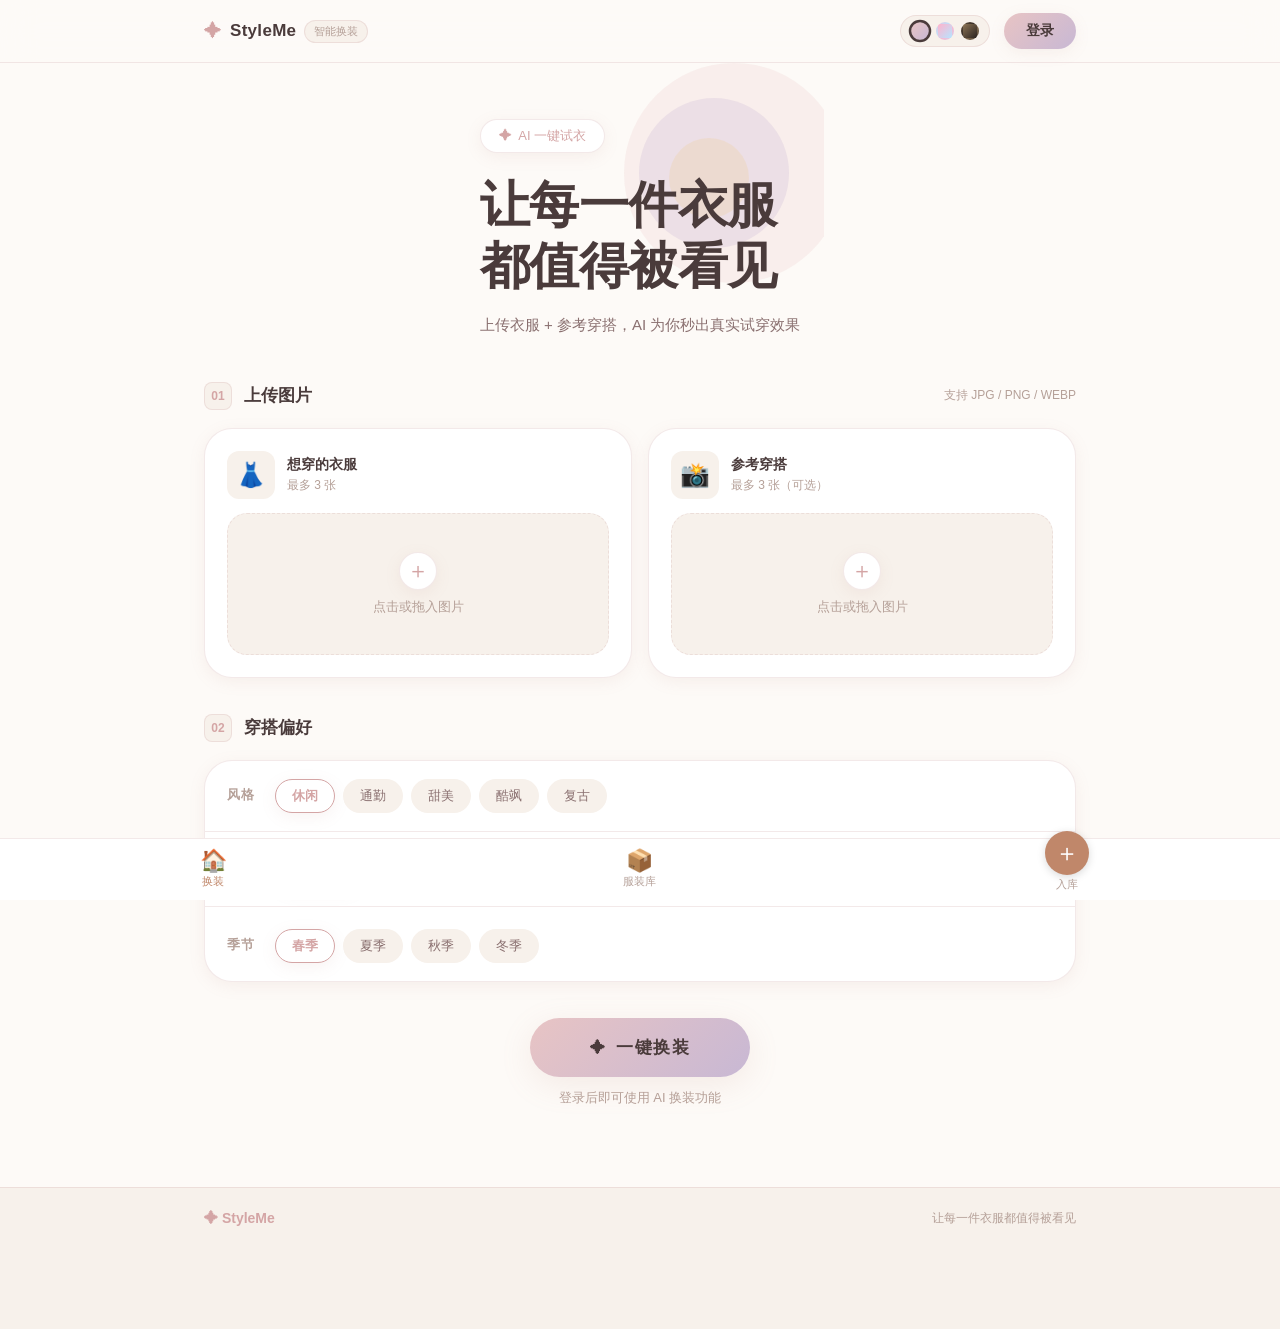
==== commit 5368d44f: "feat: add frontend - bottom nav, feedback panel, add-item page, inventory list page Made-with: Curso" ====
--- a/src/main/resources/static/index.html
+++ b/src/main/resources/static/index.html
@@ -184,6 +184,53 @@
           </div>
         </div>
       </div>
+      <!-- 反馈触发按钮 -->
+      <button class="btn-outline fb-trigger hidden" id="fbTriggerBtn">不满意，说说原因</button>
+
+      <!-- 反馈面板 -->
+      <div class="feedback-wrap hidden" id="feedbackWrap">
+        <div class="feedback-title">说说哪里不满意</div>
+        <div class="fb-group">
+          <div class="fb-group-label">模特问题</div>
+          <div class="fb-tags">
+            <label class="fb-tag"><input type="checkbox" value="model_fake"><span>模特太假</span></label>
+            <label class="fb-tag"><input type="checkbox" value="pose_stiff"><span>姿势僵硬</span></label>
+            <label class="fb-tag"><input type="checkbox" value="body_distorted"><span>比例失真</span></label>
+            <label class="fb-tag"><input type="checkbox" value="face_blur"><span>面部模糊</span></label>
+          </div>
+        </div>
+        <div class="fb-group">
+          <div class="fb-group-label">服装问题</div>
+          <div class="fb-tags">
+            <label class="fb-tag"><input type="checkbox" value="cloth_unflattering"><span>不显身材</span></label>
+            <label class="fb-tag"><input type="checkbox" value="color_off"><span>颜色偏差</span></label>
+            <label class="fb-tag"><input type="checkbox" value="texture_blur"><span>材质模糊</span></label>
+            <label class="fb-tag"><input type="checkbox" value="detail_lost"><span>细节丢失</span></label>
+          </div>
+        </div>
+        <div class="fb-group">
+          <div class="fb-group-label">场景问题</div>
+          <div class="fb-tags">
+            <label class="fb-tag"><input type="checkbox" value="scene_dislike"><span>场景不喜欢</span></label>
+            <label class="fb-tag"><input type="checkbox" value="lighting_bad"><span>光线不自然</span></label>
+            <label class="fb-tag"><input type="checkbox" value="bg_distracting"><span>背景抢眼</span></label>
+          </div>
+        </div>
+        <div class="fb-group">
+          <div class="fb-group-label">整体感觉</div>
+          <div class="fb-tags">
+            <label class="fb-tag"><input type="checkbox" value="style_mismatch"><span>风格不对</span></label>
+            <label class="fb-tag"><input type="checkbox" value="ref_mismatch"><span>与参考差距大</span></label>
+          </div>
+        </div>
+        <div class="fb-input-row">
+          <input class="fb-input" type="text" id="fbExtraText" placeholder="补充说明（可选）">
+          <button class="fb-mic" id="fbMicBtn" title="按住说话">🎤</button>
+        </div>
+        <button class="btn-gen" id="fbSubmitBtn" style="width:100%;margin-top:12px">
+          <span class="btn-gen-star">✦</span>提交反馈 &amp; 重新生成
+        </button>
+      </div>
     </section>
 
     <!-- Error Toast -->
@@ -229,6 +276,26 @@
     </div>
   </div>
 
+  <!-- ── 底部导航 ────────────────────────────── -->
+  <nav class="bottom-nav" id="bottomNav">
+    <a class="bnav-item active" href="index.html" data-page="home">
+      <span class="bnav-icon">🏠</span>
+      <span class="bnav-label">换装</span>
+    </a>
+    <a class="bnav-item" href="inventory.html" data-page="inventory">
+      <span class="bnav-icon">📦</span>
+      <span class="bnav-label">服装库</span>
+    </a>
+    <a class="bnav-item bnav-add" href="add-item.html" data-page="add">
+      <span class="bnav-icon">＋</span>
+      <span class="bnav-label">入库</span>
+    </a>
+    <a class="bnav-item" href="admin.html" data-page="admin" id="adminNavItem" style="display:none">
+      <span class="bnav-icon">⚙️</span>
+      <span class="bnav-label">管理</span>
+    </a>
+  </nav>
+
   <script src="js/main.js"></script>
 </body>
 </html>
--- a/src/main/resources/static/css/style.css
+++ b/src/main/resources/static/css/style.css
@@ -804,3 +804,41 @@
   .btn-login    { padding: 7px 14px; font-size: 13px; }
   .user-name    { display: none; }
 }
+
+/* ── Bottom Navigation ─────────────────────── */
+.bottom-nav {
+  position: fixed; bottom: 0; left: 0; right: 0;
+  display: flex; align-items: center; justify-content: space-around;
+  background: var(--bg-card, #fff); border-top: 1px solid var(--border, #eee);
+  padding: 8px 0 max(8px, env(safe-area-inset-bottom));
+  z-index: 100;
+}
+.bnav-item {
+  display: flex; flex-direction: column; align-items: center;
+  gap: 2px; text-decoration: none; color: var(--text-3, #999);
+  font-size: 11px; min-width: 56px;
+}
+.bnav-item.active { color: var(--accent, #c0876a); }
+.bnav-icon { font-size: 22px; line-height: 1; }
+.bnav-add .bnav-icon {
+  background: var(--accent, #c0876a); color: #fff;
+  border-radius: 50%; width: 44px; height: 44px;
+  display: flex; align-items: center; justify-content: center;
+  font-size: 24px; margin-top: -16px; box-shadow: 0 2px 8px rgba(0,0,0,.15);
+}
+.main, .footer { padding-bottom: 80px; }
+
+/* ── Feedback Panel ───────────────────────── */
+.feedback-wrap { margin-top: 20px; padding: 20px; background: var(--bg-card,#fff); border-radius: 16px; border: 1px solid var(--border,#eee); }
+.feedback-title { font-size: 15px; font-weight: 600; margin-bottom: 14px; color: var(--text-1,#222); }
+.fb-group { margin-bottom: 12px; }
+.fb-group-label { font-size: 12px; color: var(--text-3,#999); margin-bottom: 6px; }
+.fb-tags { display: flex; flex-wrap: wrap; gap: 8px; }
+.fb-tag input { display: none; }
+.fb-tag span { display: block; padding: 6px 12px; border-radius: 20px; border: 1px solid var(--border,#eee); font-size: 13px; cursor: pointer; color: var(--text-2,#555); transition: all .2s; }
+.fb-tag input:checked + span { background: var(--accent,#c0876a); color: #fff; border-color: var(--accent,#c0876a); }
+.fb-input-row { display: flex; gap: 8px; margin-top: 14px; }
+.fb-input { flex: 1; padding: 10px 14px; border: 1px solid var(--border,#eee); border-radius: 10px; font-size: 14px; outline: none; }
+.fb-mic { width: 42px; height: 42px; border-radius: 50%; border: 1px solid var(--border,#eee); background: var(--bg-page,#fdfaf7); font-size: 18px; cursor: pointer; flex-shrink: 0; }
+.fb-mic.mic-active { background: #fee; border-color: #f66; }
+.fb-trigger { margin-top: 12px; width: 100%; }
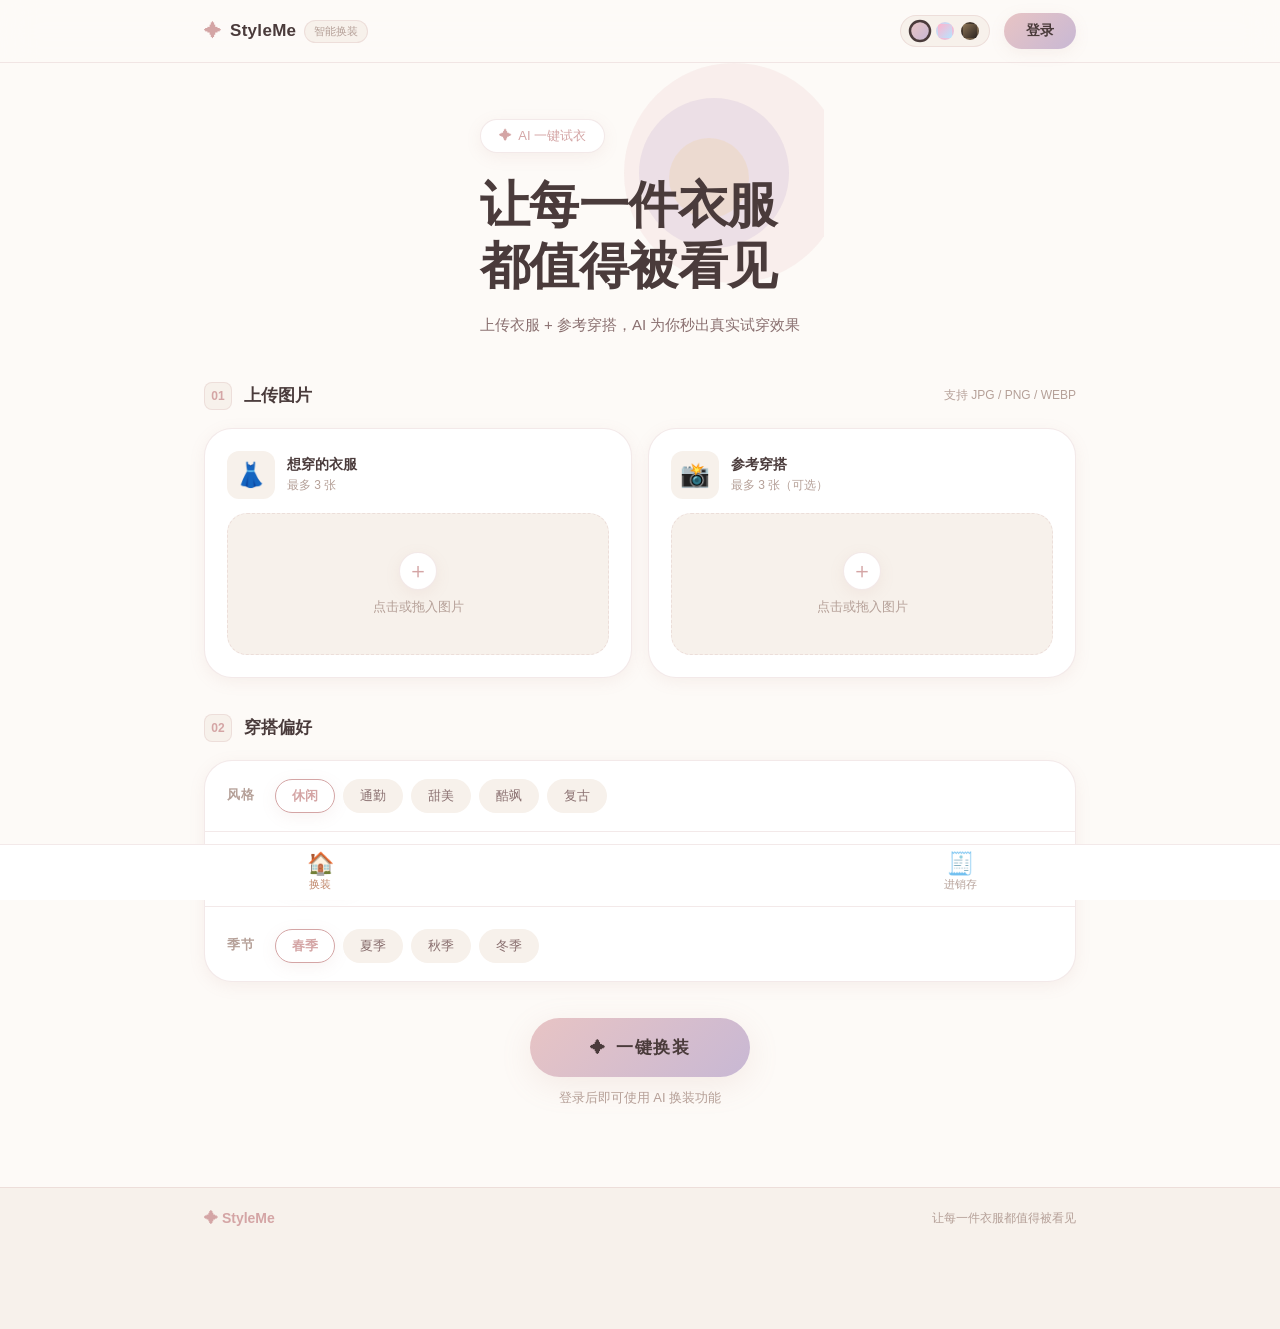
==== commit 8c1d935c: "feat: 进销存增强、报表退货冲减、服装库表格批量、用量统计店铺名等 Made-with: Cursor" ====
--- a/src/main/resources/static/index.html
+++ b/src/main/resources/static/index.html
@@ -161,9 +161,14 @@
     <!-- Loading -->
     <div class="loading-wrap hidden" id="loadingWrap">
       <div class="loading-card">
-        <div class="spinner"></div>
-        <p class="loading-title">AI 正在为你换装</p>
-        <p class="loading-sub">通常需要 10 ~ 30 秒，请稍等 ☕</p>
+        <div class="progress-bar-wrap">
+          <div class="progress-bar-track">
+            <div class="progress-bar-fill" id="progressFill" style="width:0%"></div>
+          </div>
+          <span class="progress-pct" id="progressPct">0%</span>
+        </div>
+        <p class="loading-title" id="loadingStep">正在压缩图片…</p>
+        <p class="loading-sub">通常需要 10 ~ 30 秒，可以先看看其他款式 ☕</p>
       </div>
     </div>
 
@@ -276,23 +281,19 @@
     </div>
   </div>
 
-  <!-- ── 底部导航 ────────────────────────────── -->
+  <!-- ── 底部导航（按功能分区收纳） ────────────────────────────── -->
   <nav class="bottom-nav" id="bottomNav">
     <a class="bnav-item active" href="index.html" data-page="home">
       <span class="bnav-icon">🏠</span>
       <span class="bnav-label">换装</span>
     </a>
-    <a class="bnav-item" href="inventory.html" data-page="inventory">
-      <span class="bnav-icon">📦</span>
-      <span class="bnav-label">服装库</span>
-    </a>
-    <a class="bnav-item bnav-add" href="add-item.html" data-page="add">
-      <span class="bnav-icon">＋</span>
-      <span class="bnav-label">入库</span>
+    <a class="bnav-item" href="ops.html" data-page="ops">
+      <span class="bnav-icon">🧾</span>
+      <span class="bnav-label">进销存</span>
     </a>
     <a class="bnav-item" href="admin.html" data-page="admin" id="adminNavItem" style="display:none">
       <span class="bnav-icon">⚙️</span>
-      <span class="bnav-label">管理</span>
+      <span class="bnav-label">系统管理</span>
     </a>
   </nav>
 
--- a/src/main/resources/static/css/style.css
+++ b/src/main/resources/static/css/style.css
@@ -659,6 +659,31 @@
   animation: slideUp 0.3s var(--ease);
   white-space: nowrap;
   max-width: calc(100vw - 48px);
+  transition: background 0.2s, border-color 0.2s, color 0.2s;
+}
+.toast.toast-ok {
+  background: #f0faf4;
+  border-color: #a8d8b8;
+  color: #1e6b3c;
+}
+
+/* ── 进度条（loading-card 内） ───────────────── */
+.progress-bar-wrap {
+  display: flex; align-items: center; gap: 10px; margin-bottom: 14px;
+}
+.progress-bar-track {
+  flex: 1; height: 6px; border-radius: 100px;
+  background: var(--bg-2);
+  overflow: hidden;
+}
+.progress-bar-fill {
+  height: 100%;
+  background: var(--grad);
+  border-radius: 100px;
+  transition: width 0.6s var(--ease);
+}
+.progress-pct {
+  font-size: 12px; color: var(--text-3); width: 32px; text-align: right; flex-shrink: 0;
 }
 .toast-icon { font-size: 16px; flex-shrink: 0; }
 
@@ -842,3 +867,218 @@
 .fb-mic { width: 42px; height: 42px; border-radius: 50%; border: 1px solid var(--border,#eee); background: var(--bg-page,#fdfaf7); font-size: 18px; cursor: pointer; flex-shrink: 0; }
 .fb-mic.mic-active { background: #fee; border-color: #f66; }
 .fb-trigger { margin-top: 12px; width: 100%; }
+
+/* ================================================================
+   Admin 管理中心页面专属样式
+   ================================================================ */
+
+/* 整体布局 */
+.admin-main {
+  max-width: 760px;
+  margin: 0 auto;
+  padding: 24px 16px 100px;
+  min-height: calc(100vh - 62px);
+}
+
+/* 无权限提示 */
+.admin-no-perm {
+  text-align: center;
+  padding: 80px 24px;
+}
+.no-perm-icon  { font-size: 52px; margin-bottom: 16px; }
+.no-perm-title { font-size: 20px; font-weight: 700; color: var(--text-1); margin-bottom: 8px; }
+.no-perm-sub   { font-size: 14px; color: var(--text-3); }
+
+/* 角色标签 */
+.role-badge {
+  font-size: 11px;
+  padding: 3px 10px;
+  border-radius: 100px;
+  background: var(--grad);
+  color: var(--btn-text);
+  font-weight: 600;
+  white-space: nowrap;
+}
+
+/* Tab 栏 */
+.admin-tabs {
+  display: flex;
+  gap: 8px;
+  margin-bottom: 20px;
+  flex-wrap: wrap;
+}
+.adm-tab {
+  padding: 9px 20px;
+  border-radius: 100px;
+  background: var(--bg-2);
+  border: 1.5px solid var(--border);
+  font-size: 14px;
+  font-weight: 600;
+  color: var(--text-2);
+  cursor: pointer;
+  transition: all 0.22s var(--ease);
+}
+.adm-tab:hover { border-color: var(--c-primary); color: var(--text-1); }
+.adm-tab.active {
+  background: var(--grad);
+  color: var(--btn-text);
+  border-color: transparent;
+  box-shadow: var(--shadow-s);
+}
+
+/* 卡片 */
+.adm-card {
+  background: var(--bg-card);
+  border: 1px solid var(--border);
+  border-radius: var(--radius-m);
+  box-shadow: var(--shadow-s);
+  padding: 20px;
+  margin-bottom: 16px;
+}
+.adm-card-head {
+  display: flex;
+  align-items: center;
+  justify-content: space-between;
+  margin-bottom: 16px;
+}
+.adm-card-title {
+  font-size: 15px;
+  font-weight: 700;
+  color: var(--text-1);
+}
+
+/* 小按钮 */
+.btn-mini {
+  padding: 6px 14px;
+  border-radius: 100px;
+  background: var(--bg-2);
+  border: 1.5px solid var(--border);
+  font-size: 13px;
+  font-weight: 600;
+  color: var(--text-2);
+  cursor: pointer;
+  transition: all 0.2s;
+  white-space: nowrap;
+}
+.btn-mini:hover {
+  background: var(--grad);
+  color: var(--btn-text);
+  border-color: transparent;
+}
+
+/* 表单区域 */
+.adm-form {
+  border-top: 1px solid var(--border);
+  padding-top: 16px;
+  margin-top: 4px;
+  animation: slideUp 0.22s var(--ease);
+}
+.adm-fields {
+  display: grid;
+  grid-template-columns: 1fr 1fr;
+  gap: 0 16px;
+}
+.adm-fields .field:last-child,
+.adm-fields .field.adm-check-field { grid-column: span 1; }
+.adm-check-field {
+  display: flex;
+  flex-direction: column;
+  gap: 8px;
+}
+.adm-submit {
+  margin-top: 16px;
+  padding: 13px 28px;
+  font-size: 15px;
+}
+.adm-form-err {
+  font-size: 13px;
+  color: #b04040;
+  background: #fff5f5;
+  border: 1px solid #ffd0d0;
+  border-radius: var(--radius-s);
+  padding: 10px 14px;
+  margin-top: 8px;
+}
+
+/* 表格 */
+.adm-table-wrap { overflow-x: auto; }
+.adm-table {
+  width: 100%;
+  border-collapse: collapse;
+  font-size: 14px;
+}
+.adm-table th {
+  text-align: left;
+  padding: 9px 12px;
+  font-size: 12px;
+  font-weight: 700;
+  color: var(--text-3);
+  border-bottom: 1.5px solid var(--border);
+  white-space: nowrap;
+}
+.adm-table td {
+  padding: 11px 12px;
+  border-bottom: 1px solid var(--border);
+  color: var(--text-1);
+  vertical-align: middle;
+}
+.adm-table tr:last-child td { border-bottom: none; }
+.adm-table tr:hover td      { background: var(--bg-2); }
+.adm-empty { text-align: center; color: var(--text-3); padding: 28px !important; }
+
+/* 编号标签 */
+.adm-code {
+  font-family: monospace;
+  font-size: 12px;
+  background: var(--bg-2);
+  border: 1px solid var(--border);
+  border-radius: 6px;
+  padding: 3px 8px;
+  letter-spacing: 0.3px;
+}
+
+/* 状态标签 */
+.adm-badge {
+  display: inline-block;
+  padding: 3px 10px;
+  border-radius: 100px;
+  font-size: 12px;
+  font-weight: 600;
+}
+.badge-ok  { background: #e8f5e9; color: #2e7d32; }
+.badge-off { background: #fafafa; color: #999; border: 1px solid #e0e0e0; }
+
+/* Toggle Switch */
+.adm-switch {
+  position: relative;
+  display: inline-block;
+  width: 44px;
+  height: 24px;
+  cursor: pointer;
+}
+.adm-switch input { opacity: 0; width: 0; height: 0; }
+.adm-switch-track {
+  position: absolute; inset: 0;
+  border-radius: 100px;
+  background: var(--border);
+  transition: background 0.25s;
+}
+.adm-switch-track::after {
+  content: '';
+  position: absolute;
+  left: 3px; top: 3px;
+  width: 18px; height: 18px;
+  border-radius: 50%;
+  background: #fff;
+  box-shadow: 0 1px 4px rgba(0,0,0,.2);
+  transition: transform 0.25s;
+}
+.adm-switch input:checked + .adm-switch-track { background: var(--c-primary); }
+.adm-switch input:checked + .adm-switch-track::after { transform: translateX(20px); }
+
+@media (max-width: 520px) {
+  .adm-fields { grid-template-columns: 1fr; }
+  .adm-card   { padding: 16px; }
+  .admin-tabs { gap: 6px; }
+  .adm-tab    { padding: 8px 14px; font-size: 13px; }
+}
